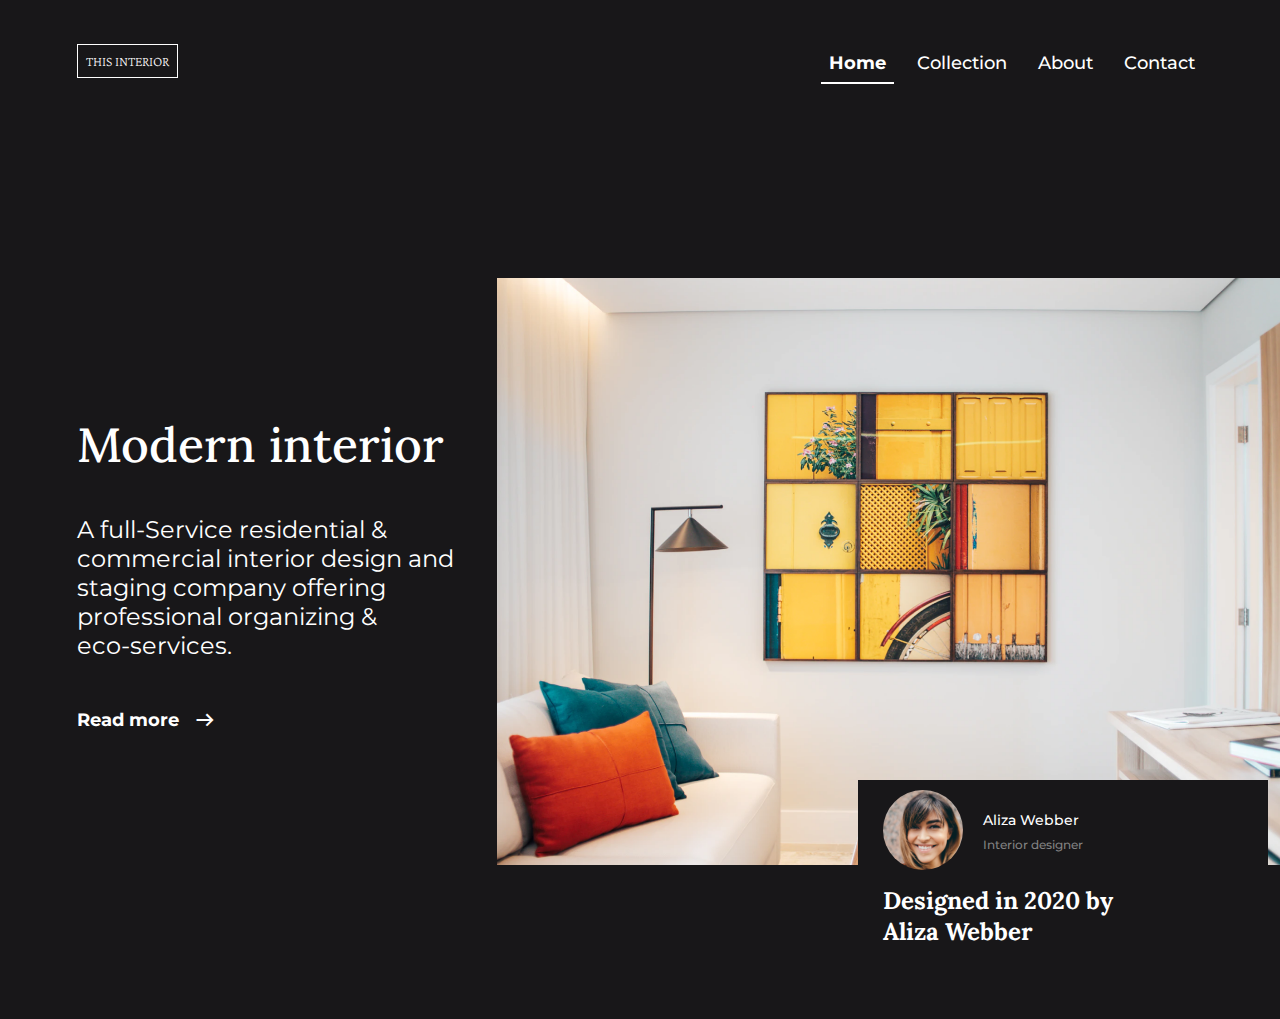
==== index.html @ 5cf29570 "desktop view" ====
<!DOCTYPE html>
<html lang="en">

<head>
    <meta charset="UTF-8">
    <meta http-equiv="X-UA-Compatible" content="IE=edge">
    <meta name="viewport" content="width=device-width, initial-scale=1.0">
    <title>Interior Consultant</title>
    <link rel="stylesheet"
        href="https://fonts.googleapis.com/css2?family=Material+Symbols+Outlined:opsz,wght,FILL,GRAD@20..48,100..700,0..1,-50..200" />
    <link rel="stylesheet" href="assets/css/fonts.css">
    <link rel="stylesheet" href="assets/css/styles.css">
  
</head>

<body>
    <nav class="menu">
        <div class="brand--menu">
            <span>
                This Interior
            </span>
        </div>
        <div class="menu--content">
            <ul class="menu--desplegable">
                <li class="list--nav active">
                    <a href="#" class="link--menu">Home</a>
                </li>
                <li class="list--nav">
                    <a href="#" class="link--menu">Collection</a>
                </li>
                <li class="list--nav">
                    <a href="#" class="link--menu">About</a>
                </li>
                <li class="list--nav">
                    <a href="#" class="link--menu">Contact</a>
                </li>
            </ul>
        </div>
    </nav>

    <div class="content">

        <main class="content--main">
            <section class="main--text">
                <h1>Modern interior</h1>
                <p>
                    A full-Service residential & commercial interior design and staging company offering professional
                    organizing & <br> eco-services.
                </p>

                <a href="#" class="main--action">
                    Read more
                    <span class="material-symbols-outlined">
                        arrow_right_alt
                    </span>
                </a>
            </section>
            <section class="main--illustration">
                <div>
                    <img src="./assets/images/photo1.png" alt="mian photo" class="main--img">
                </div>
                <article class="card">
                    <div class="card--content">
                        <section class="card--profile">
                            <div class="image--profile">
                                <img src="./assets/images/photo2.png" class="profile--image" alt="profile">
                            </div>
                            <div class="info--profile">
                                <p>Aliza Webber</p>
                                <p>Interior designer</p>
                            </div>
                        </section>
                        <section class="card--text">
                            <p>
                                Designed in 2020 by Aliza Webber
                            </p>
                        </section>
                    </div>
                </article>
            </section>
        </main>
    </div>
</body>

</html>
---- assets/css/fonts.css ----
@import url('https://fonts.googleapis.com/css2?family=Crimson+Pro:wght@400;500;700&family=Lora:wght@400;500;700&family=Montserrat:wght@400;500;700&display=swap');

/**
font-family: 'Crimson Pro', serif;
font-family: 'Lora', serif;
font-family: 'Montserrat', sans-serif;
*/
---- assets/css/styles.css ----
* {
    margin: 0;
    padding: 0;
    box-sizing: border-box;
    list-style: none;
    text-decoration: none;
}

:root {
    --black-primary: #181719;
    --white: #fff;
    --gray: #828282;
}

body {
    background-color: var(--black-primary);
    color: var(--white);
    font-family: 'Montserrat', sans-serif;
}

.material-symbols-outlined {
    font-variation-settings:
        'FILL' 0,
        'wght' 500,
        'GRAD' 200,
        'opsz' 48
}

/*
Menu
*/

.menu {
    position: relative;
    padding: 44px 77px;
    display: flex;
    flex-direction: row;
    justify-content: space-between;
}

.brand--menu {
    font-family: 'Crimson Pro', serif;
    font-weight: 200;
    font-size: 14px;
    text-transform: uppercase;
    line-height: 16px;
}

.brand--menu>span {
    display: block;
    padding: 8px;
    border: solid 1px;
    border-color: var(--white);
}

.menu--desplegable {
    display: flex;
    flex-direction: row;
    gap: 15px;
}

.list--nav {
    font-weight: 500;
    font-size: 18px;
    padding: 8px;
}

.link--menu {
    color: var(--white);
}

.link--menu:hover {
    color: #d9d9d9;
}

.active {
    font-weight: 700;
    border-bottom: solid 2px var(--white);
}

.active:hover {

    border-bottom: solid 2px #d9d9d9;
}




/*content*/
.content {
    padding: 150px 77px;
}

.content--main {
    display: flex;
    flex-direction: row;
    gap: 10px;
    justify-content: space-between;
}

.main--text {
    display: flex;
    flex-direction: column;
    gap: 40px;
    justify-content: center;
}

.main--text>h1 {
    font-family: 'Lora', serif;
    font-size: 48px;
    font-weight: 500;
}

.main--text>p {
    font-size: 24px;
    line-height: 29px;
    width: 410px;
    font-weight: normal;
}

/* action section */

.main--action {
    margin-top: 8px;
    display: flex;
    flex-direction: row;
    gap: 14px;
    align-items: center;
    font-weight: 700;
    font-size: 18px;
    line-height: 22px;
    color: var(--white);
}
.main--illustration{
    position: relative;
}
/*img*/
.main--img {
    width: 821.11px;
    height: 586.53px;
}

/*info card*/
.card {
    padding: 10px 25px;
    width: 410px;
    height: 189px;
    position: absolute;
    bottom: -100px;
    right: 50px;
    background-color: var(--black-primary);
}

.card--content {
    display: flex;
    flex-direction: column;
    gap: 11px;
}

.card--profile {
    display: flex;
    flex-direction: row;
    gap: 20px;
    align-items: center;

}

.profile--image {
    width: 80px;
    height: 80px;
    border-radius: 50%;
}

.info--profile {
    display: flex;
    flex-direction: column;
    gap: 8px;
}

.info--profile p:nth-child(1) {
    font-weight: 500;
    font-size: 14px;
    line-height: 17px;
}

.info--profile p:nth-child(2) {
    font-weight: 500;
    font-size: 12px;
    line-height: 15px;
    color: var(--gray);
}

.card--text>p {
    width:287px;
    font-family: 'Lora', serif;
    font-weight: 700;
    font-size: 24px;
    line-height: 31px;
}
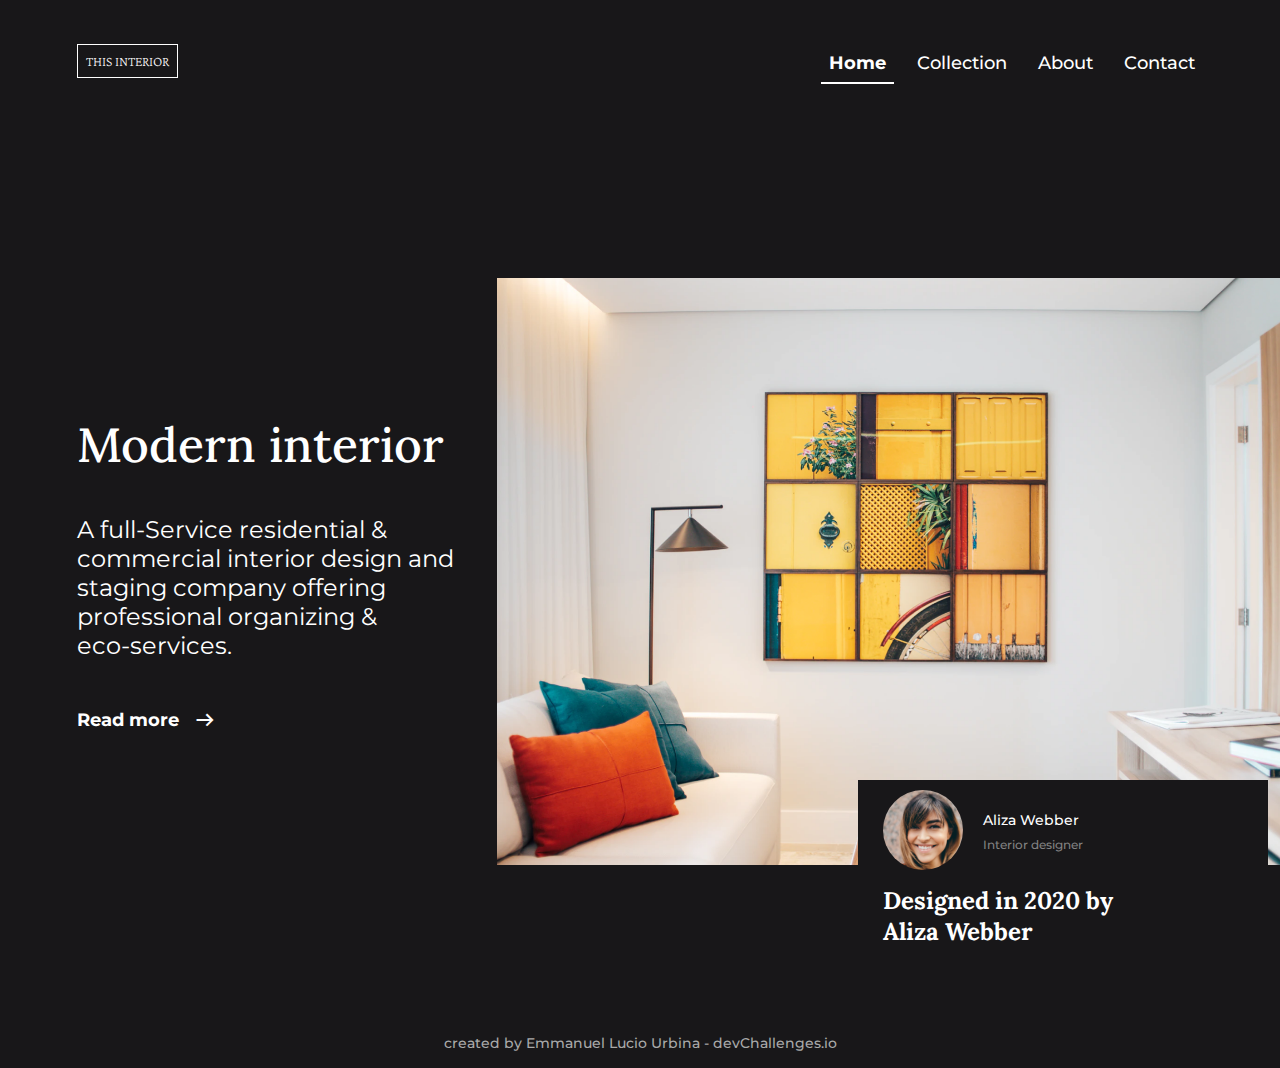
==== commit 9e39bb29: "add footer" ====
--- a/index.html
+++ b/index.html
@@ -80,6 +80,13 @@
             </section>
         </main>
     </div>
+    <footer class="footer">
+        <div class="content--footer">
+            <p>
+                created by Emmanuel Lucio Urbina - devChallenges.io
+            </p>
+        </div>
+    </footer>
 </body>
 
 </html>--- a/assets/css/styles.css
+++ b/assets/css/styles.css
@@ -131,9 +131,11 @@
     line-height: 22px;
     color: var(--white);
 }
-.main--illustration{
+
+.main--illustration {
     position: relative;
 }
+
 /*img*/
 .main--img {
     width: 821.11px;
@@ -191,9 +193,22 @@
 }
 
 .card--text>p {
-    width:287px;
+    width: 287px;
     font-family: 'Lora', serif;
     font-weight: 700;
     font-size: 24px;
     line-height: 31px;
+}
+
+
+.footer {
+    padding: 1em;
+}
+
+.content--footer {
+    font-weight: 500;
+    font-size: 14px;
+    line-height: 17px;
+    text-align: center;
+    color: #A9A9A9;
 }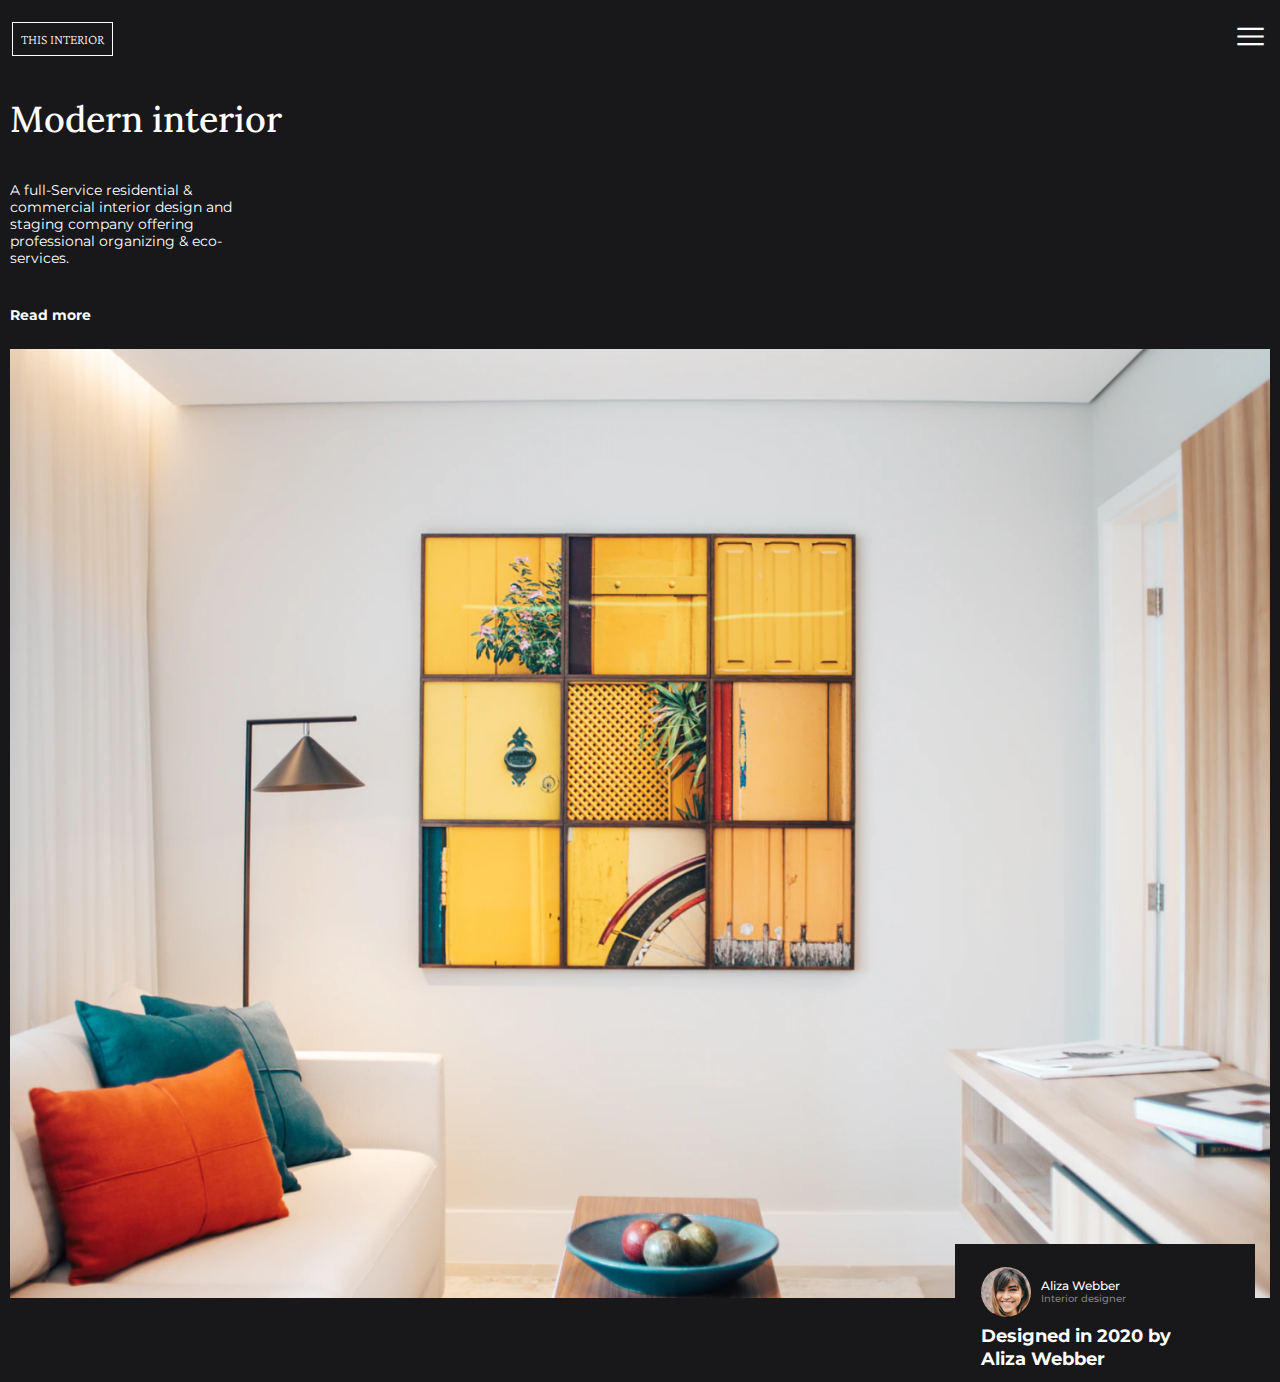
==== commit ec3719a9: "button close" ====
--- a/index.html
+++ b/index.html
@@ -5,88 +5,107 @@
     <meta charset="UTF-8">
     <meta http-equiv="X-UA-Compatible" content="IE=edge">
     <meta name="viewport" content="width=device-width, initial-scale=1.0">
-    <title>Interior Consultant</title>
+    <title>Document</title>
     <link rel="stylesheet"
         href="https://fonts.googleapis.com/css2?family=Material+Symbols+Outlined:opsz,wght,FILL,GRAD@20..48,100..700,0..1,-50..200" />
-    <link rel="stylesheet" href="assets/css/fonts.css">
     <link rel="stylesheet" href="assets/css/styles.css">
-  
+    <style>
+        .material-symbols-outlined {
+            font-size: 35px;
+            font-variation-settings:
+                'FILL' 0,
+                'wght' 400,
+                'GRAD' 0,
+                'opsz' 48
+        }
+    </style>
 </head>
 
 <body>
     <nav class="menu">
         <div class="brand--menu">
-            <span>
-                This Interior
-            </span>
+            This Interior
         </div>
         <div class="menu--content">
+            <div class="icono--menu--plegable">
+                <span class="menu--icon material-symbols-outlined">
+                    menu
+                </span>
+            </div>
+
+
             <ul class="menu--desplegable">
-                <li class="list--nav active">
+                <li class="list--item active">
                     <a href="#" class="link--menu">Home</a>
+
                 </li>
-                <li class="list--nav">
-                    <a href="#" class="link--menu">Collection</a>
-                </li>
-                <li class="list--nav">
+                <li class="list--item">
                     <a href="#" class="link--menu">About</a>
                 </li>
-                <li class="list--nav">
+                <li class="list--item">
                     <a href="#" class="link--menu">Contact</a>
                 </li>
             </ul>
+
+
         </div>
     </nav>
+    <main class="main">
+        <section class="interior--information">
+            <h1>Modern interior</h1>
+            <p>
+                A full-Service residential & commercial interior design and staging company offering professional
+                organizing & eco-services.
+            </p>
+            <a href="#">
+                Read more
+            </a>
+        </section>
+        <section class="interior--illustarions">
+            <div class="content--interior">
+                <img class="img" src="assets/img/photo1.png" alt="interior photo">
+            </div>
+            <div class="card">
+                <div class="card--header">
+                    <img src="assets/img/photo2.png" class="profile--img" alt="profile">
 
-    <div class="content">
+                    <div class="card--header--info">
 
-        <main class="content--main">
-            <section class="main--text">
-                <h1>Modern interior</h1>
-                <p>
-                    A full-Service residential & commercial interior design and staging company offering professional
-                    organizing & <br> eco-services.
-                </p>
+                        <p>
+                            Aliza Webber
+                        </p>
+                        <p>Interior designer</p>
+                    </div>
+                </div>
+                <div class="card--body">
+                    <p>
+                        Designed in 2020 by <br> Aliza Webber
+                    </p>
+                </div>
+            </div>
+        </section>
+    </main>
+    <footer>
+        <p>created by Emmanuel Lucio Urbina - devChallenges.io</p>
+    </footer>
+    <script>
+        let icono = document.querySelector(".icono--menu--plegable");
 
-                <a href="#" class="main--action">
-                    Read more
-                    <span class="material-symbols-outlined">
-                        arrow_right_alt
-                    </span>
-                </a>
-            </section>
-            <section class="main--illustration">
-                <div>
-                    <img src="./assets/images/photo1.png" alt="mian photo" class="main--img">
-                </div>
-                <article class="card">
-                    <div class="card--content">
-                        <section class="card--profile">
-                            <div class="image--profile">
-                                <img src="./assets/images/photo2.png" class="profile--image" alt="profile">
-                            </div>
-                            <div class="info--profile">
-                                <p>Aliza Webber</p>
-                                <p>Interior designer</p>
-                            </div>
-                        </section>
-                        <section class="card--text">
-                            <p>
-                                Designed in 2020 by Aliza Webber
-                            </p>
-                        </section>
-                    </div>
-                </article>
-            </section>
-        </main>
-    </div>
-    <footer class="footer">
-        <div class="content--footer">
-            <p>
-                created by Emmanuel Lucio Urbina - devChallenges.io
-            </p>
-        </div>
-    </footer>
+        function desplegar_menu() {
+            let menuDesplegable = document.querySelector(".menu--desplegable");
+            let text_icon = document.querySelector(".menu--icon")
+            menuDesplegable.classList.toggle("desplegar--menu")
+            if (text_icon.innerHTML.trim() == 'menu') {
+                text_icon.innerHTML = "close";
+            } else {
+                text_icon.innerHTML = "menu";
+            }
+            document.querySelector(".brand--menu").classList.toggle("hide");
+            document.querySelector(".main").classList.toggle("hide");
+        }
+
+        icono.addEventListener("click", desplegar_menu);
+    </script>
 </body>
 
 </html>--- a/assets/css/styles.css
+++ b/assets/css/styles.css
@@ -1,214 +1,209 @@
+@import url('https://fonts.googleapis.com/css2?family=Crimson+Pro:wght@400;500;700&family=Lora:wght@400;500;700&family=Montserrat:wght@400;500;700&display=swap');
+
+/* Mobile first */
+/**     
+font-family: 'Crimson Pro', serif;
+font-family: 'Lora', serif;
+font-family: 'Montserrat', sans-serif;
+*/
 * {
     margin: 0;
     padding: 0;
     box-sizing: border-box;
+    text-decoration: none;
     list-style: none;
-    text-decoration: none;
 }
 
 :root {
     --black-primary: #181719;
-    --white: #fff;
-    --gray: #828282;
+    --white--base: #fff;
+    --gray--base: #828282;
 }
 
 body {
     background-color: var(--black-primary);
-    color: var(--white);
+    color: var(--white--base);
     font-family: 'Montserrat', sans-serif;
 }
 
-.material-symbols-outlined {
-    font-variation-settings:
-        'FILL' 0,
-        'wght' 500,
-        'GRAD' 200,
-        'opsz' 48
-}
-
-/*
-Menu
-*/
-
 .menu {
-    position: relative;
-    padding: 44px 77px;
+    padding: 19px 12px 0px 12px;
+    background-color: var(--black-primary);
+    color: var(--white--base);
     display: flex;
     flex-direction: row;
     justify-content: space-between;
+    align-items: center;
 }
 
 .brand--menu {
+    border: solid 1px var(--white--base);
+    padding: 8px;
     font-family: 'Crimson Pro', serif;
     font-weight: 200;
     font-size: 14px;
+    line-height: 16px;
+    /* identical to box height */
+
     text-transform: uppercase;
-    line-height: 16px;
-}
-
-.brand--menu>span {
+}
+
+/*menu*/
+.hide {
+    visibility: hidden;
+}
+
+.active {
+    border-bottom: solid 2px var(--white--base);
+    font-weight: 700;
+    padding-bottom: 8px;
+}
+
+.link--menu {
+    color: var(--white--base);
+    font-weight: 500;
+    font-size: 18px;
+    line-height: 22px
+}
+
+.menu--desplegable {
+    color: var(--white--base);
+    display: flex;
+    flex-direction: column;
+    z-index: 1;
+    position: absolute;
+    background-color: var(--black-primary);
+    /* #8c1aff;*/
+    top: 55px;
+    right: 0;
+    left: 0;
+    height: 0px;
+    align-items: center;
+    justify-content: center;
+    flex-direction: column;
+    overflow: hidden;
+    transition: all .7s ease-in-out 0s;
+    border-radius: 0 0 15px 15px;
+    gap: 32px;
+}
+
+.desplegar--menu {
+    padding: 1em;
+    height: 90vh;
+}
+
+.icono--menu--plegable {
+    cursor: pointer;
+}
+
+
+
+
+
+/*menu fin*/
+.main {
     display: block;
-    padding: 8px;
-    border: solid 1px;
-    border-color: var(--white);
-}
-
-.menu--desplegable {
-    display: flex;
-    flex-direction: row;
-    gap: 15px;
-}
-
-.list--nav {
-    font-weight: 500;
-    font-size: 18px;
-    padding: 8px;
-}
-
-.link--menu {
-    color: var(--white);
-}
-
-.link--menu:hover {
-    color: #d9d9d9;
-}
-
-.active {
+    margin-top: 38px;
+    padding: 0 10px 0 10px;
+    width: 100%;
+    height: 100vh;
+    display: flex;
+    flex-direction: column;
+    gap: 25px;
+
+}
+
+.interior--information {
+
+    display: flex;
+    flex-direction: column;
+    gap: 40px;
+}
+
+.interior--information h1 {
+    font-family: 'Lora';
+    font-weight: 500;
+    font-size: 36px;
+    line-height: 46px;
+}
+
+.interior--information p {
+    font-weight: 400;
+    font-size: 14px;
+    line-height: 17px;
+    width: 250px;
+}
+
+.interior--information a {
+    color: var(--white--base);
     font-weight: 700;
-    border-bottom: solid 2px var(--white);
-}
-
-.active:hover {
-
-    border-bottom: solid 2px #d9d9d9;
-}
-
-
-
-
-/*content*/
-.content {
-    padding: 150px 77px;
-}
-
-.content--main {
+    font-size: 14px;
+    line-height: 17px;
+}
+
+.interior--illustarions {
+    position: relative;
+}
+
+.card {
+    color: var(--white--base);
+    position: absolute;
+    right: 15px;
+    bottom: -80px;
+    width: 300px;
+    height: 138px;
+    background-color: var(--black-primary);
+    padding: 23px 26px;
+    display: flex;
+    flex-direction: column;
+    gap: 8px;
+}
+
+.card--header {
     display: flex;
     flex-direction: row;
     gap: 10px;
-    justify-content: space-between;
-}
-
-.main--text {
-    display: flex;
-    flex-direction: column;
-    gap: 40px;
-    justify-content: center;
-}
-
-.main--text>h1 {
-    font-family: 'Lora', serif;
-    font-size: 48px;
-    font-weight: 500;
-}
-
-.main--text>p {
-    font-size: 24px;
-    line-height: 29px;
-    width: 410px;
-    font-weight: normal;
-}
-
-/* action section */
-
-.main--action {
-    margin-top: 8px;
-    display: flex;
-    flex-direction: row;
-    gap: 14px;
     align-items: center;
+}
+
+.card--header p:nth-child(1) {
+    font-weight: 500;
+    font-size: 12px;
+    line-height: 15px;
+
+}
+
+.card--header p:nth-child(2) {
+    color: var(--gray--base);
+    font-weight: 500;
+    font-size: 10px;
+    line-height: 12px;
+}
+
+.card--body p {
     font-weight: 700;
     font-size: 18px;
-    line-height: 22px;
-    color: var(--white);
-}
-
-.main--illustration {
-    position: relative;
-}
-
-/*img*/
-.main--img {
-    width: 821.11px;
-    height: 586.53px;
-}
-
-/*info card*/
-.card {
-    padding: 10px 25px;
-    width: 410px;
-    height: 189px;
-    position: absolute;
-    bottom: -100px;
-    right: 50px;
-    background-color: var(--black-primary);
-}
-
-.card--content {
-    display: flex;
-    flex-direction: column;
-    gap: 11px;
-}
-
-.card--profile {
-    display: flex;
-    flex-direction: row;
-    gap: 20px;
-    align-items: center;
-
-}
-
-.profile--image {
-    width: 80px;
-    height: 80px;
+    line-height: 23px;
+}
+
+.img {
+    width: 100%;
+    height: auto;
+}
+
+.profile--img {
+    width: 50px;
+    height: 50px;
     border-radius: 50%;
 }
 
-.info--profile {
-    display: flex;
-    flex-direction: column;
-    gap: 8px;
-}
-
-.info--profile p:nth-child(1) {
+footer {
+    padding: 1em;
+    text-align: center;
+    position: static;
     font-weight: 500;
     font-size: 14px;
     line-height: 17px;
-}
-
-.info--profile p:nth-child(2) {
-    font-weight: 500;
-    font-size: 12px;
-    line-height: 15px;
-    color: var(--gray);
-}
-
-.card--text>p {
-    width: 287px;
-    font-family: 'Lora', serif;
-    font-weight: 700;
-    font-size: 24px;
-    line-height: 31px;
-}
-
-
-.footer {
-    padding: 1em;
-}
-
-.content--footer {
-    font-weight: 500;
-    font-size: 14px;
-    line-height: 17px;
-    text-align: center;
-    color: #A9A9A9;
+    color: var(--gray--base);
+
 }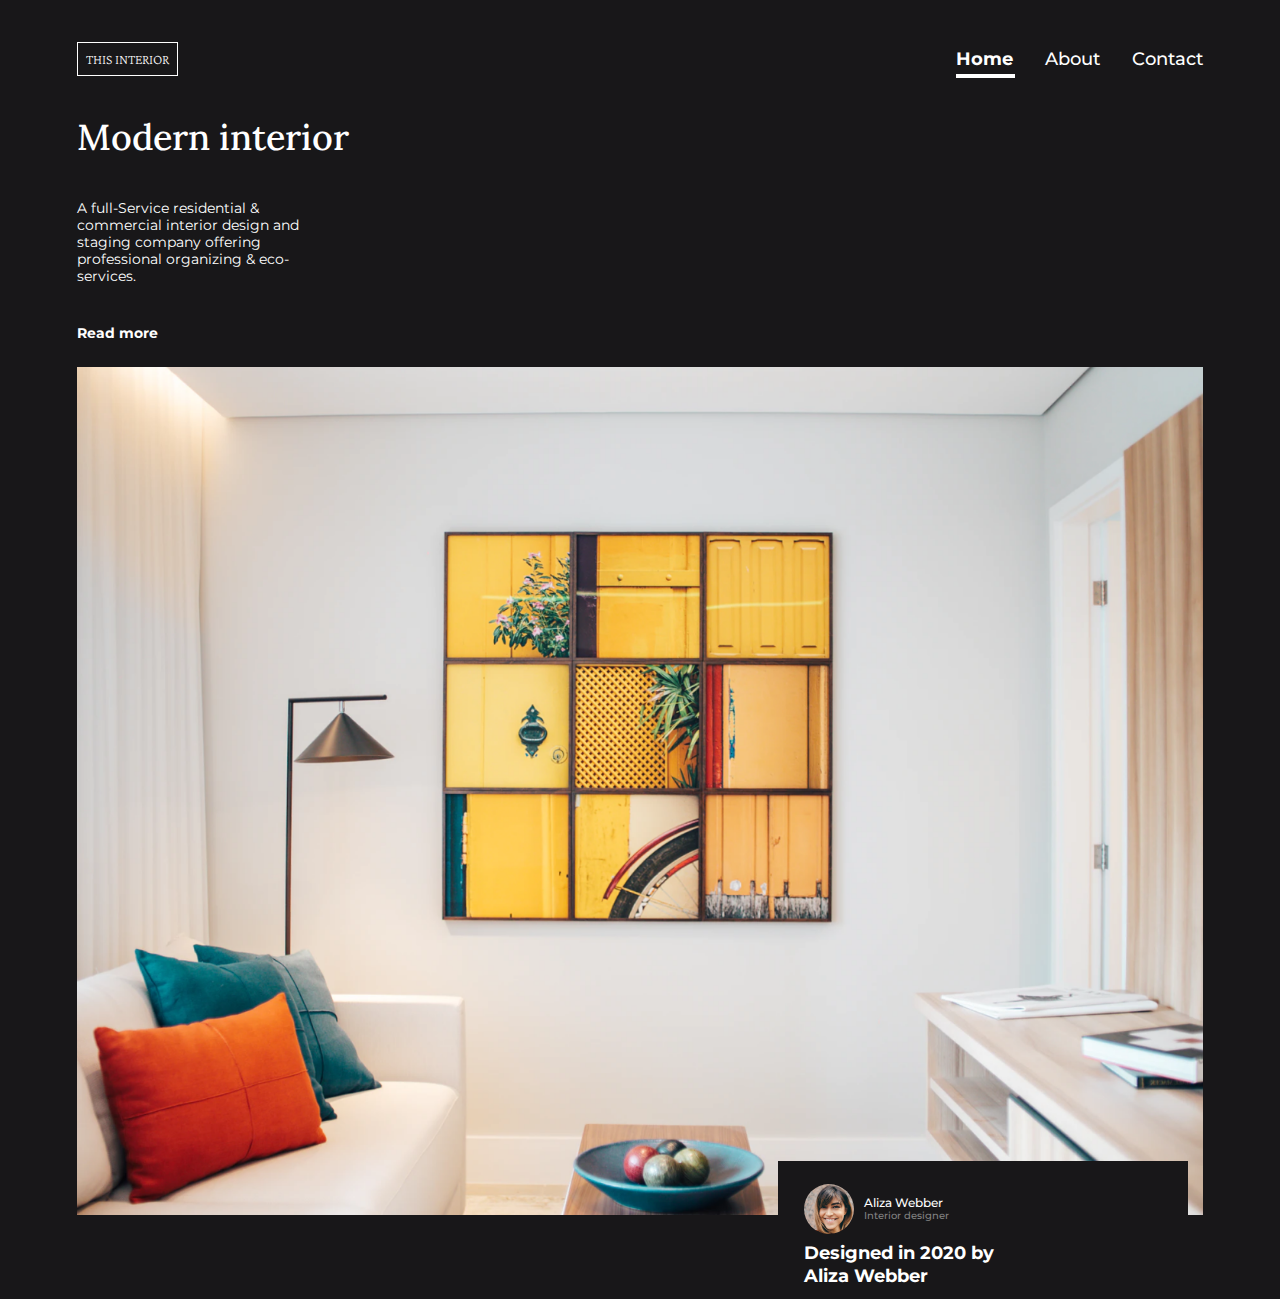
==== commit 273ac4a3: "menu listo" ====
--- a/index.html
+++ b/index.html
@@ -18,6 +18,35 @@
                 'GRAD' 0,
                 'opsz' 48
         }
+
+        @media screen and (min-width: 900px) {
+            .icono--menu--plegable {
+                display: none;
+            }
+
+            .menu {
+                padding: 42px 77px 0px 77px;
+            }
+            .menu--desplegable {
+                position: relative;
+                overflow: visible;
+                flex-direction: row;
+                top: 0;
+                right: 0;
+            }
+            .brand--menu {
+                font-size: 14px;
+                line-height: 16px;
+            }
+
+            .main {
+                padding-right: 77px;
+                padding-left: 77px;
+            }
+            .card {
+                width: 410px;
+            }
+        }
     </style>
 </head>
 
@@ -35,9 +64,8 @@
 
 
             <ul class="menu--desplegable">
-                <li class="list--item active">
-                    <a href="#" class="link--menu">Home</a>
-
+                <li class="list--item">
+                    <a href="#" class="link--menu active">Home</a>
                 </li>
                 <li class="list--item">
                     <a href="#" class="link--menu">About</a>
--- a/assets/css/styles.css
+++ b/assets/css/styles.css
@@ -53,13 +53,9 @@
     visibility: hidden;
 }
 
-.active {
-    border-bottom: solid 2px var(--white--base);
-    font-weight: 700;
-    padding-bottom: 8px;
-}
 
 .link--menu {
+    
     color: var(--white--base);
     font-weight: 500;
     font-size: 18px;
@@ -95,8 +91,22 @@
 .icono--menu--plegable {
     cursor: pointer;
 }
-
-
+.list--item {
+    position: relative;
+}
+
+.active {
+    font-weight: 700;
+}
+
+.active::before {
+    display: inline;
+    position: absolute;
+    content: " ";
+    border: 2px solid #FFFFFF;
+    width: 55px;
+    bottom: -8px;
+}
 
 
 
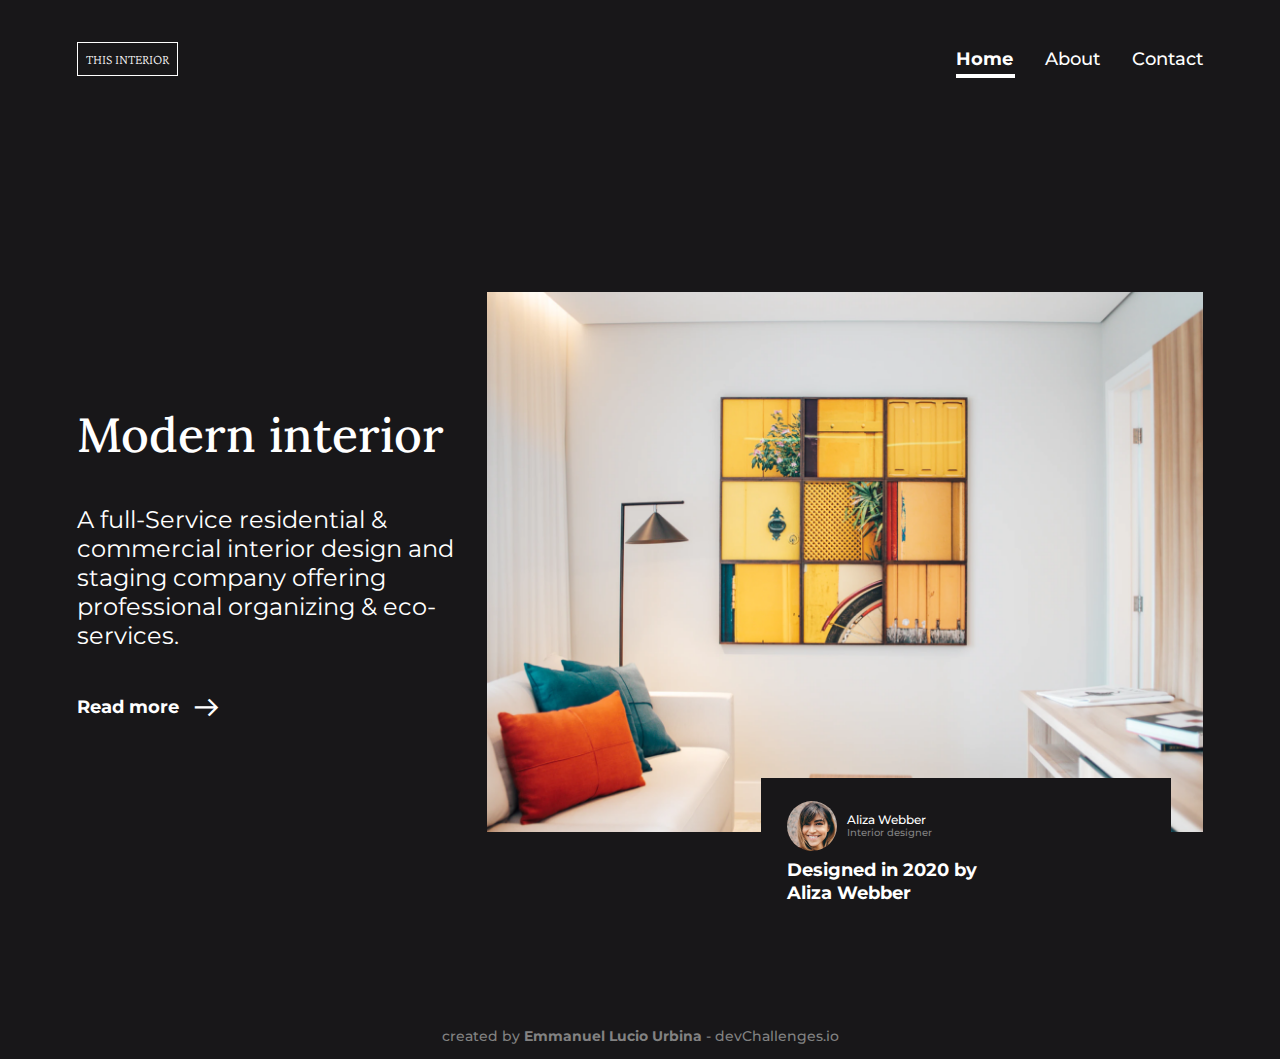
==== commit b5446013: "full histories" ====
--- a/index.html
+++ b/index.html
@@ -11,41 +11,12 @@
     <link rel="stylesheet" href="assets/css/styles.css">
     <style>
         .material-symbols-outlined {
-            font-size: 35px;
+            font-size: 35px!important;
             font-variation-settings:
                 'FILL' 0,
                 'wght' 400,
                 'GRAD' 0,
                 'opsz' 48
-        }
-
-        @media screen and (min-width: 900px) {
-            .icono--menu--plegable {
-                display: none;
-            }
-
-            .menu {
-                padding: 42px 77px 0px 77px;
-            }
-            .menu--desplegable {
-                position: relative;
-                overflow: visible;
-                flex-direction: row;
-                top: 0;
-                right: 0;
-            }
-            .brand--menu {
-                font-size: 14px;
-                line-height: 16px;
-            }
-
-            .main {
-                padding-right: 77px;
-                padding-left: 77px;
-            }
-            .card {
-                width: 410px;
-            }
         }
     </style>
 </head>
@@ -86,7 +57,10 @@
                 organizing & eco-services.
             </p>
             <a href="#">
-                Read more
+                Read more 
+                <span class="material-symbols-outlined">
+                    arrow_right_alt
+                </span>
             </a>
         </section>
         <section class="interior--illustarions">
@@ -114,7 +88,8 @@
         </section>
     </main>
     <footer>
-        <p>created by Emmanuel Lucio Urbina - devChallenges.io</p>
+        <p>created by <a href="https://devchallenges.io/portfolio/vidaencodigo" class="link--f"
+                title="link to devChallenges profile">Emmanuel Lucio Urbina</a> - devChallenges.io</p>
     </footer>
     <script>
         let icono = document.querySelector(".icono--menu--plegable");
--- a/assets/css/styles.css
+++ b/assets/css/styles.css
@@ -55,7 +55,7 @@
 
 
 .link--menu {
-    
+
     color: var(--white--base);
     font-weight: 500;
     font-size: 18px;
@@ -91,6 +91,7 @@
 .icono--menu--plegable {
     cursor: pointer;
 }
+
 .list--item {
     position: relative;
 }
@@ -145,6 +146,9 @@
 }
 
 .interior--information a {
+    display: flex;
+    align-items: center;
+    gap:10px;
     color: var(--white--base);
     font-weight: 700;
     font-size: 14px;
@@ -208,6 +212,7 @@
 }
 
 footer {
+    width: 100%;
     padding: 1em;
     text-align: center;
     position: static;
@@ -216,4 +221,72 @@
     line-height: 17px;
     color: var(--gray--base);
 
+}
+
+.link--f {
+    color: var(--gray--base);
+    font-weight: 700;
+}
+
+@media screen and (min-width: 900px) {
+    .icono--menu--plegable {
+        display: none;
+    }
+
+    .menu {
+        padding: 42px 77px 0px 77px;
+    }
+
+    .menu--desplegable {
+        position: relative;
+        overflow: visible;
+        flex-direction: row;
+        top: 0;
+        right: 0;
+    }
+
+    .brand--menu {
+        font-size: 14px;
+        line-height: 16px;
+    }
+
+    .main {
+        flex-direction: row;
+        padding-right: 77px;
+        padding-left: 77px;
+        align-items: center;
+        justify-content: space-between;
+        gap: 0;
+    }
+
+    .interior--information h1 {
+        font-weight: 500;
+        font-size: 48px;
+        line-height: 61px;
+    }
+
+    .interior--information p {
+        width: 410px;
+        font-weight: 400;
+        font-size: 24px;
+        line-height: 29px;
+    }
+
+    .interior--information a {
+        font-size: 18px;
+        line-height: 22px;
+    }
+
+    .img {
+        min-width: 100%;
+        max-width: 821px;
+        min-height: auto;
+        max-height: 586px;
+    }
+
+    .card {
+        width: 410px;
+        right: 32px;
+    }
+
 }